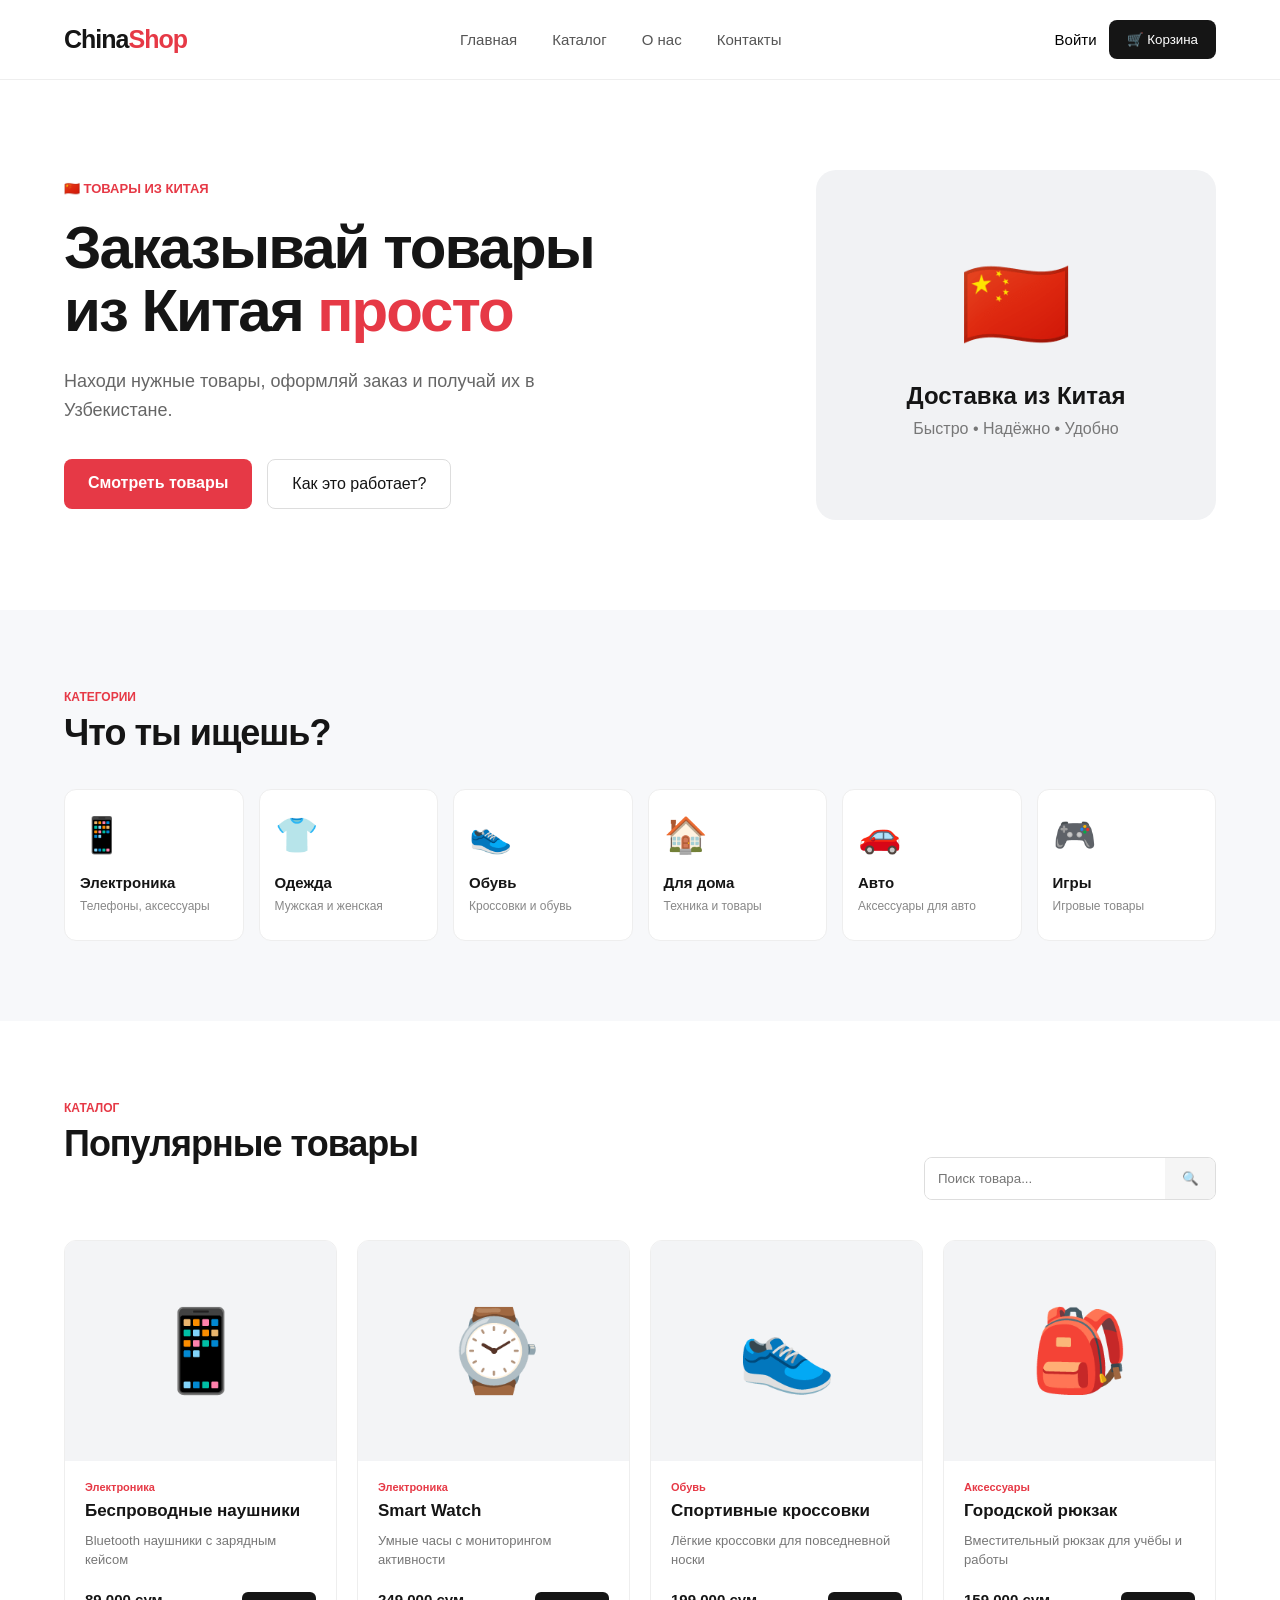
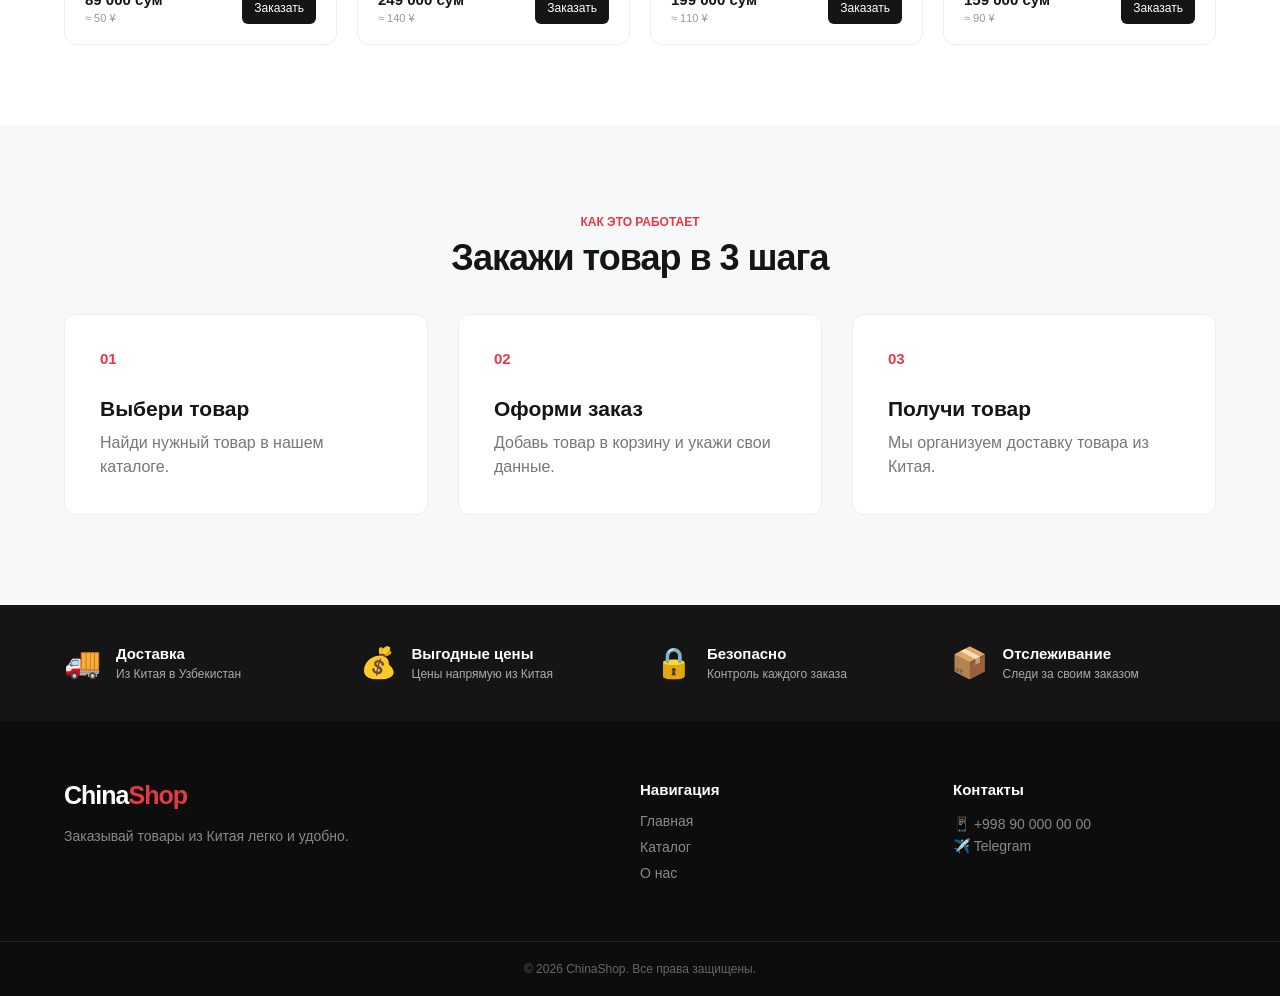
==== index.html @ d6ef497b "Set index page" ====
<!DOCTYPE html>
<html lang="ru">
<head>
    <meta charset="UTF-8">
    <meta name="viewport" content="width=device-width, initial-scale=1.0">

    <title>ChinaShop — Товары из Китая</title>

    <link rel="stylesheet" href="chinashop.css">
</head>

<body>

    <!-- HEADER -->
    <header class="header">

        <div class="container header-content">

            <a href="#" class="logo">
                China<span>Shop</span>
            </a>

            <nav class="nav">
                <a href="#">Главная</a>
                <a href="#catalog">Каталог</a>
                <a href="#about">О нас</a>
                <a href="#contacts">Контакты</a>
            </nav>

            <div class="header-buttons">
                <button class="login-btn">Войти</button>
                <button class="cart-btn">
                    🛒 Корзина
                </button>
            </div>

        </div>

    </header>


    <!-- HERO -->
    <main>

        <section class="hero">

            <div class="container hero-content">

                <div class="hero-text">

                    <p class="hero-label">
                        🇨🇳 ТОВАРЫ ИЗ КИТАЯ
                    </p>

                    <h1>
                        Заказывай товары<br>
                        из Китая <span>просто</span>
                    </h1>

                    <p class="hero-description">
                        Находи нужные товары, оформляй заказ
                        и получай их в Узбекистане.
                    </p>

                    <div class="hero-buttons">

                        <a href="#catalog" class="primary-btn">
                            Смотреть товары
                        </a>

                        <a href="#about" class="secondary-btn">
                            Как это работает?
                        </a>

                    </div>

                </div>

                <div class="hero-image">

                    <div class="china-card">

                        <div class="china-icon">
                            🇨🇳
                        </div>

                        <h3>
                            Доставка из Китая
                        </h3>

                        <p>
                            Быстро • Надёжно • Удобно
                        </p>

                    </div>

                </div>

            </div>

        </section>


        <!-- CATEGORIES -->
        <section class="categories">

            <div class="container">

                <div class="section-title">

                    <p>КАТЕГОРИИ</p>

                    <h2>
                        Что ты ищешь?
                    </h2>

                </div>

                <div class="category-list">

                    <a href="#" class="category">
                        <div class="category-icon">📱</div>
                        <h3>Электроника</h3>
                        <p>Телефоны, аксессуары</p>
                    </a>

                    <a href="#" class="category">
                        <div class="category-icon">👕</div>
                        <h3>Одежда</h3>
                        <p>Мужская и женская</p>
                    </a>

                    <a href="#" class="category">
                        <div class="category-icon">👟</div>
                        <h3>Обувь</h3>
                        <p>Кроссовки и обувь</p>
                    </a>

                    <a href="#" class="category">
                        <div class="category-icon">🏠</div>
                        <h3>Для дома</h3>
                        <p>Техника и товары</p>
                    </a>

                    <a href="#" class="category">
                        <div class="category-icon">🚗</div>
                        <h3>Авто</h3>
                        <p>Аксессуары для авто</p>
                    </a>

                    <a href="#" class="category">
                        <div class="category-icon">🎮</div>
                        <h3>Игры</h3>
                        <p>Игровые товары</p>
                    </a>

                </div>

            </div>

        </section>


        <!-- CATALOG -->
        <section class="catalog" id="catalog">

            <div class="container">

                <div class="catalog-top">

                    <div class="section-title">

                        <p>КАТАЛОГ</p>

                        <h2>
                            Популярные товары
                        </h2>

                    </div>

                    <div class="search-box">

                        <input
                            type="text"
                            placeholder="Поиск товара..."
                        >

                        <button>
                            🔍
                        </button>

                    </div>

                </div>


                <div class="products">

                    <!-- PRODUCT 1 -->
                    <article class="product-card">

                        <div class="product-image">
                            📱
                        </div>

                        <div class="product-info">

                            <p class="product-category">
                                Электроника
                            </p>

                            <h3>
                                Беспроводные наушники
                            </h3>

                            <p class="product-description">
                                Bluetooth наушники с зарядным кейсом
                            </p>

                            <div class="product-bottom">

                                <div>
                                    <span class="price">
                                        89 000 сум
                                    </span>

                                    <span class="china-price">
                                        ≈ 50 ¥
                                    </span>
                                </div>

                                <button class="order-btn">
                                    Заказать
                                </button>

                            </div>

                        </div>

                    </article>


                    <!-- PRODUCT 2 -->
                    <article class="product-card">

                        <div class="product-image">
                            ⌚
                        </div>

                        <div class="product-info">

                            <p class="product-category">
                                Электроника
                            </p>

                            <h3>
                                Smart Watch
                            </h3>

                            <p class="product-description">
                                Умные часы с мониторингом активности
                            </p>

                            <div class="product-bottom">

                                <div>
                                    <span class="price">
                                        249 000 сум
                                    </span>

                                    <span class="china-price">
                                        ≈ 140 ¥
                                    </span>
                                </div>

                                <button class="order-btn">
                                    Заказать
                                </button>

                            </div>

                        </div>

                    </article>


                    <!-- PRODUCT 3 -->
                    <article class="product-card">

                        <div class="product-image">
                            👟
                        </div>

                        <div class="product-info">

                            <p class="product-category">
                                Обувь
                            </p>

                            <h3>
                                Спортивные кроссовки
                            </h3>

                            <p class="product-description">
                                Лёгкие кроссовки для повседневной носки
                            </p>

                            <div class="product-bottom">

                                <div>
                                    <span class="price">
                                        199 000 сум
                                    </span>

                                    <span class="china-price">
                                        ≈ 110 ¥
                                    </span>
                                </div>

                                <button class="order-btn">
                                    Заказать
                                </button>

                            </div>

                        </div>

                    </article>


                    <!-- PRODUCT 4 -->
                    <article class="product-card">

                        <div class="product-image">
                            🎒
                        </div>

                        <div class="product-info">

                            <p class="product-category">
                                Аксессуары
                            </p>

                            <h3>
                                Городской рюкзак
                            </h3>

                            <p class="product-description">
                                Вместительный рюкзак для учёбы и работы
                            </p>

                            <div class="product-bottom">

                                <div>
                                    <span class="price">
                                        159 000 сум
                                    </span>

                                    <span class="china-price">
                                        ≈ 90 ¥
                                    </span>
                                </div>

                                <button class="order-btn">
                                    Заказать
                                </button>

                            </div>

                        </div>

                    </article>

                </div>

            </div>

        </section>


        <!-- HOW IT WORKS -->
        <section class="how-it-works" id="about">

            <div class="container">

                <div class="section-title center">

                    <p>КАК ЭТО РАБОТАЕТ</p>

                    <h2>
                        Закажи товар в 3 шага
                    </h2>

                </div>


                <div class="steps">

                    <div class="step">

                        <div class="step-number">
                            01
                        </div>

                        <h3>
                            Выбери товар
                        </h3>

                        <p>
                            Найди нужный товар в нашем каталоге.
                        </p>

                    </div>


                    <div class="step">

                        <div class="step-number">
                            02
                        </div>

                        <h3>
                            Оформи заказ
                        </h3>

                        <p>
                            Добавь товар в корзину и укажи свои данные.
                        </p>

                    </div>


                    <div class="step">

                        <div class="step-number">
                            03
                        </div>

                        <h3>
                            Получи товар
                        </h3>

                        <p>
                            Мы организуем доставку товара из Китая.
                        </p>

                    </div>

                </div>

            </div>

        </section>


        <!-- ADVANTAGES -->
        <section class="advantages">

            <div class="container">

                <div class="advantage-list">

                    <div class="advantage">
                        <span>🚚</span>
                        <div>
                            <h3>Доставка</h3>
                            <p>Из Китая в Узбекистан</p>
                        </div>
                    </div>

                    <div class="advantage">
                        <span>💰</span>
                        <div>
                            <h3>Выгодные цены</h3>
                            <p>Цены напрямую из Китая</p>
                        </div>
                    </div>

                    <div class="advantage">
                        <span>🔒</span>
                        <div>
                            <h3>Безопасно</h3>
                            <p>Контроль каждого заказа</p>
                        </div>
                    </div>

                    <div class="advantage">
                        <span>📦</span>
                        <div>
                            <h3>Отслеживание</h3>
                            <p>Следи за своим заказом</p>
                        </div>
                    </div>

                </div>

            </div>

        </section>

    </main>


    <!-- FOOTER -->
    <footer class="footer" id="contacts">

        <div class="container footer-content">

            <div>

                <a href="#" class="logo">
                    China<span>Shop</span>
                </a>

                <p>
                    Заказывай товары из Китая
                    легко и удобно.
                </p>

            </div>

            <div>

                <h3>Навигация</h3>

                <a href="#">Главная</a>
                <a href="#catalog">Каталог</a>
                <a href="#about">О нас</a>

            </div>

            <div>

                <h3>Контакты</h3>

                <p>📱 +998 90 000 00 00</p>
                <p>✈️ Telegram</p>

            </div>

        </div>

        <div class="copyright">
            © 2026 ChinaShop. Все права защищены.
        </div>

    </footer>

</body>
</html>
---- chinashop.css ----
* {
    margin: 0;
    padding: 0;
    box-sizing: border-box;
}

html {
    scroll-behavior: smooth;
}

body {
    font-family: Arial, sans-serif;
    background: #f7f8fa;
    color: #151515;
}

a {
    text-decoration: none;
    color: inherit;
}

button {
    font-family: inherit;
    cursor: pointer;
}

.container {
    width: 90%;
    max-width: 1200px;
    margin: 0 auto;
}


/* ================= HEADER ================= */

.header {
    height: 80px;
    background: white;
    border-bottom: 1px solid #eeeeee;
}

.header-content {
    height: 100%;
    display: flex;
    align-items: center;
    justify-content: space-between;
}

.logo {
    font-size: 25px;
    font-weight: 800;
    letter-spacing: -1px;
}

.logo span {
    color: #e63946;
}

.nav {
    display: flex;
    gap: 35px;
}

.nav a {
    font-size: 15px;
    color: #555;
    transition: 0.2s;
}

.nav a:hover {
    color: #e63946;
}

.header-buttons {
    display: flex;
    align-items: center;
    gap: 12px;
}

.login-btn {
    background: none;
    border: none;
    font-size: 15px;
}

.cart-btn {
    background: #151515;
    color: white;
    border: none;
    padding: 12px 18px;
    border-radius: 8px;
}


/* ================= HERO ================= */

.hero {
    background: white;
    padding: 90px 0;
}

.hero-content {
    display: flex;
    align-items: center;
    justify-content: space-between;
    gap: 50px;
}

.hero-text {
    max-width: 650px;
}

.hero-label {
    color: #e63946;
    font-size: 13px;
    font-weight: 700;
    margin-bottom: 20px;
}

.hero h1 {
    font-size: 60px;
    line-height: 1.05;
    letter-spacing: -2px;
    margin-bottom: 25px;
}

.hero h1 span {
    color: #e63946;
}

.hero-description {
    color: #666;
    font-size: 18px;
    line-height: 1.6;
    max-width: 520px;
}

.hero-buttons {
    display: flex;
    gap: 15px;
    margin-top: 35px;
}

.primary-btn {
    background: #e63946;
    color: white;
    padding: 15px 24px;
    border-radius: 8px;
    font-weight: 600;
}

.secondary-btn {
    border: 1px solid #ddd;
    padding: 15px 24px;
    border-radius: 8px;
    background: white;
}

.hero-image {
    width: 400px;
}

.china-card {
    height: 350px;
    border-radius: 20px;
    background: #f1f2f4;
    display: flex;
    flex-direction: column;
    align-items: center;
    justify-content: center;
    text-align: center;
}

.china-icon {
    font-size: 90px;
    margin-bottom: 25px;
}

.china-card h3 {
    font-size: 24px;
    margin-bottom: 10px;
}

.china-card p {
    color: #777;
}


/* ================= SECTION TITLE ================= */

.section-title {
    margin-bottom: 35px;
}

.section-title p {
    color: #e63946;
    font-size: 12px;
    font-weight: 700;
    margin-bottom: 8px;
}

.section-title h2 {
    font-size: 36px;
    letter-spacing: -1px;
}

.center {
    text-align: center;
}


/* ================= CATEGORIES ================= */

.categories {
    padding: 80px 0;
}

.category-list {
    display: grid;
    grid-template-columns: repeat(6, 1fr);
    gap: 15px;
}

.category {
    background: white;
    padding: 25px 15px;
    border-radius: 12px;
    border: 1px solid #eee;
    transition: 0.25s;
}

.category:hover {
    transform: translateY(-5px);
    border-color: #e63946;
}

.category-icon {
    font-size: 35px;
    margin-bottom: 18px;
}

.category h3 {
    font-size: 15px;
    margin-bottom: 7px;
}

.category p {
    color: #888;
    font-size: 12px;
    line-height: 1.4;
}


/* ================= CATALOG ================= */

.catalog {
    background: white;
    padding: 80px 0;
}

.catalog-top {
    display: flex;
    justify-content: space-between;
    align-items: flex-end;
    margin-bottom: 40px;
}

.search-box {
    display: flex;
    border: 1px solid #ddd;
    border-radius: 8px;
    overflow: hidden;
}

.search-box input {
    width: 240px;
    padding: 13px;
    border: none;
    outline: none;
}

.search-box button {
    width: 50px;
    border: none;
    background: #f5f5f5;
}

.products {
    display: grid;
    grid-template-columns: repeat(4, 1fr);
    gap: 20px;
}

.product-card {
    border: 1px solid #eee;
    border-radius: 12px;
    overflow: hidden;
    background: white;
    transition: 0.25s;
}

.product-card:hover {
    transform: translateY(-5px);
    box-shadow: 0 10px 30px rgba(0,0,0,0.08);
}

.product-image {
    height: 220px;
    background: #f3f4f6;
    display: flex;
    align-items: center;
    justify-content: center;
    font-size: 80px;
}

.product-info {
    padding: 20px;
}

.product-category {
    color: #e63946;
    font-size: 11px;
    font-weight: 700;
    margin-bottom: 8px;
}

.product-info h3 {
    font-size: 17px;
    margin-bottom: 10px;
}

.product-description {
    color: #777;
    font-size: 13px;
    line-height: 1.5;
    min-height: 40px;
}

.product-bottom {
    display: flex;
    align-items: flex-end;
    justify-content: space-between;
    gap: 10px;
    margin-top: 20px;
}

.price {
    display: block;
    font-weight: 700;
    font-size: 15px;
}

.china-price {
    display: block;
    color: #999;
    font-size: 11px;
    margin-top: 4px;
}

.order-btn {
    border: none;
    background: #151515;
    color: white;
    padding: 9px 12px;
    border-radius: 6px;
    font-size: 12px;
}


/* ================= HOW IT WORKS ================= */

.how-it-works {
    padding: 90px 0;
}

.steps {
    display: grid;
    grid-template-columns: repeat(3, 1fr);
    gap: 30px;
}

.step {
    background: white;
    padding: 35px;
    border-radius: 12px;
    border: 1px solid #eee;
}

.step-number {
    color: #e63946;
    font-size: 15px;
    font-weight: 700;
    margin-bottom: 30px;
}

.step h3 {
    font-size: 21px;
    margin-bottom: 10px;
}

.step p {
    color: #777;
    line-height: 1.5;
}


/* ================= ADVANTAGES ================= */

.advantages {
    background: #151515;
    color: white;
    padding: 40px 0;
}

.advantage-list {
    display: grid;
    grid-template-columns: repeat(4, 1fr);
    gap: 30px;
}

.advantage {
    display: flex;
    align-items: center;
    gap: 15px;
}

.advantage > span {
    font-size: 30px;
}

.advantage h3 {
    font-size: 15px;
    margin-bottom: 5px;
}

.advantage p {
    color: #aaa;
    font-size: 12px;
}


/* ================= FOOTER ================= */

.footer {
    background: #0d0d0d;
    color: white;
    padding-top: 60px;
}

.footer-content {
    display: grid;
    grid-template-columns: 2fr 1fr 1fr;
    gap: 50px;
    padding-bottom: 50px;
}

.footer .logo {
    display: inline-block;
    margin-bottom: 15px;
}

.footer-content p {
    color: #888;
    font-size: 14px;
    line-height: 1.6;
}

.footer h3 {
    font-size: 15px;
    margin-bottom: 15px;
}

.footer-content a:not(.logo) {
    display: block;
    color: #888;
    font-size: 14px;
    margin-bottom: 10px;
}

.copyright {
    border-top: 1px solid #222;
    text-align: center;
    color: #666;
    padding: 20px;
    font-size: 12px;
}


/* ================= MOBILE ================= */

@media (max-width: 900px) {

    .nav {
        display: none;
    }

    .hero-content {
        flex-direction: column;
        align-items: flex-start;
    }

    .hero h1 {
        font-size: 45px;
    }

    .hero-image {
        width: 100%;
    }

    .category-list {
        grid-template-columns: repeat(3, 1fr);
    }

    .products {
        grid-template-columns: repeat(2, 1fr);
    }

    .advantage-list {
        grid-template-columns: repeat(2, 1fr);
    }
}


@media (max-width: 600px) {

    .header {
        height: 70px;
    }

    .login-btn {
        display: none;
    }

    .hero {
        padding: 60px 0;
    }

    .hero h1 {
        font-size: 38px;
    }

    .hero-buttons {
        flex-direction: column;
    }

    .hero-buttons a {
        text-align: center;
    }

    .category-list {
        grid-template-columns: repeat(2, 1fr);
    }

    .catalog-top {
        flex-direction: column;
        align-items: flex-start;
        gap: 20px;
    }

    .search-box {
        width: 100%;
    }

    .search-box input {
        width: 100%;
    }

    .products {
        grid-template-columns: 1fr;
    }

    .steps {
        grid-template-columns: 1fr;
    }

    .advantage-list {
        grid-template-columns: 1fr;
    }

    .footer-content {
        grid-template-columns: 1fr;
    }
}
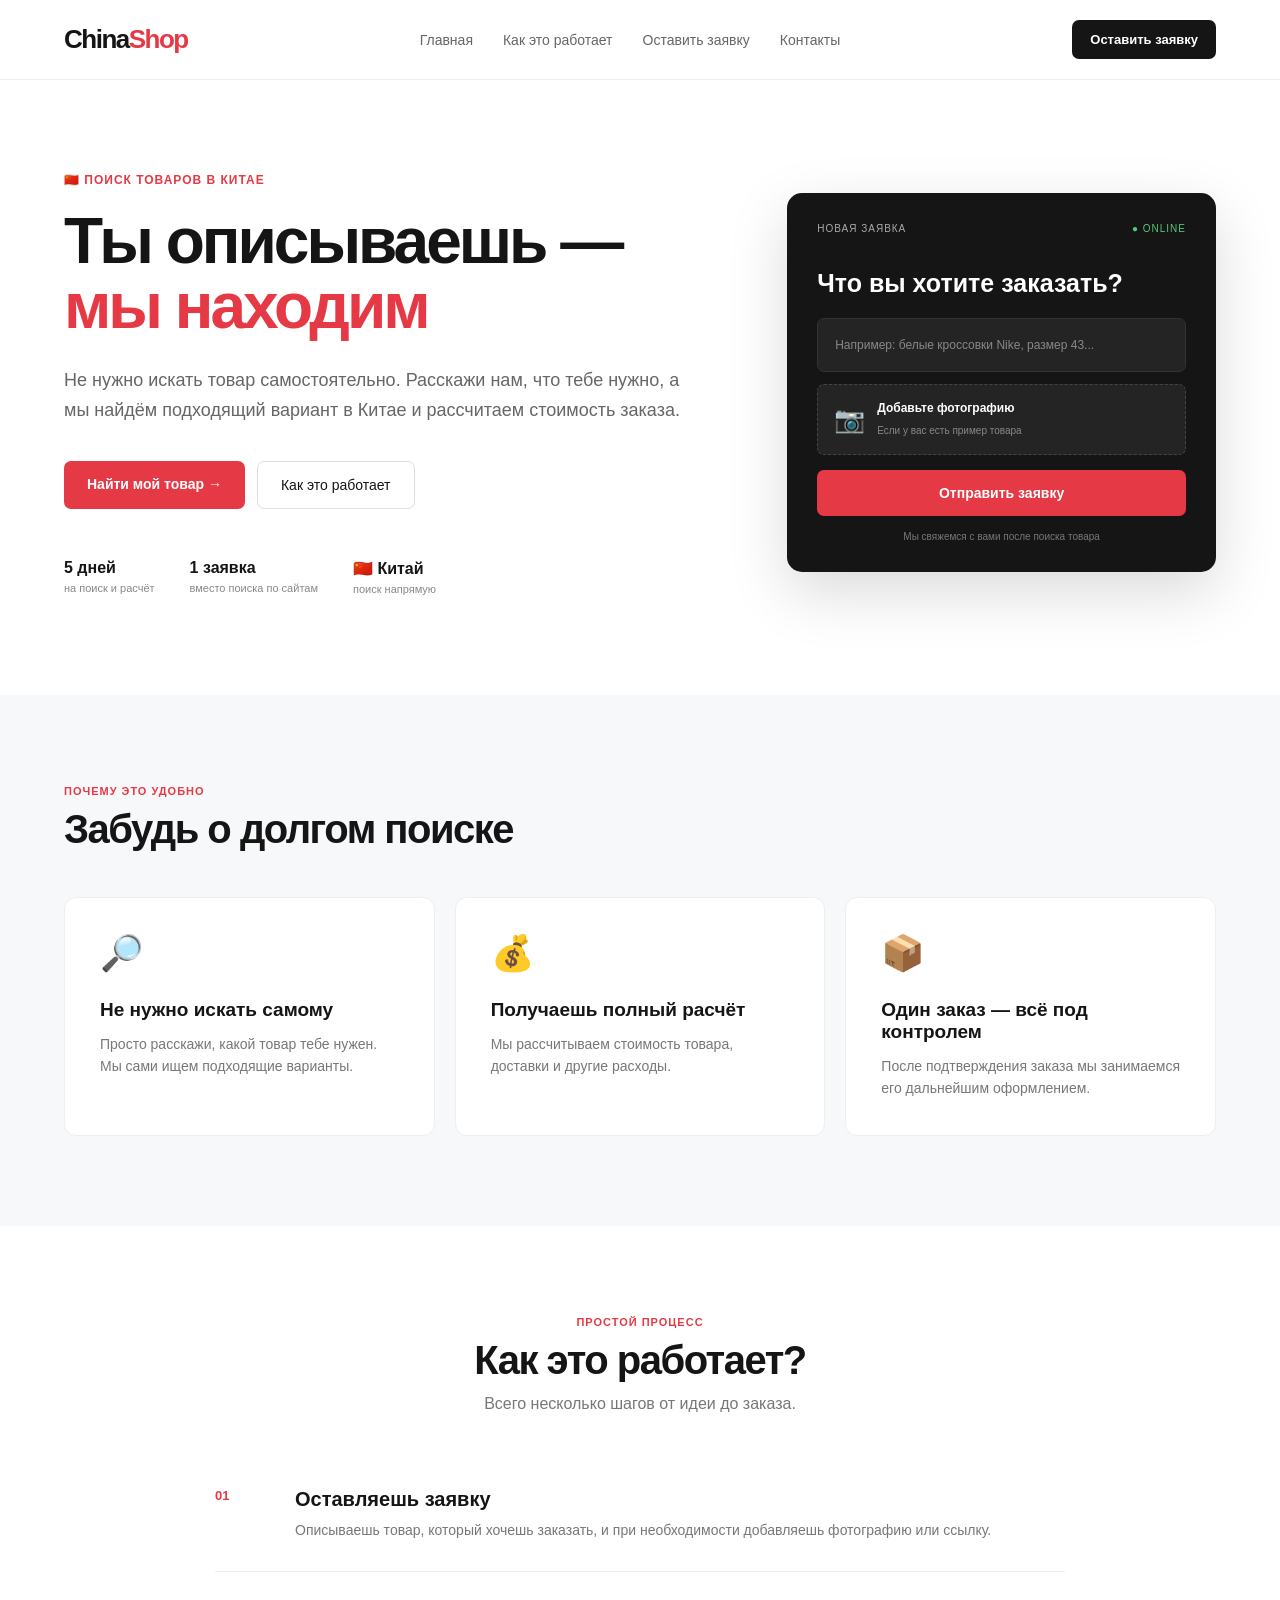
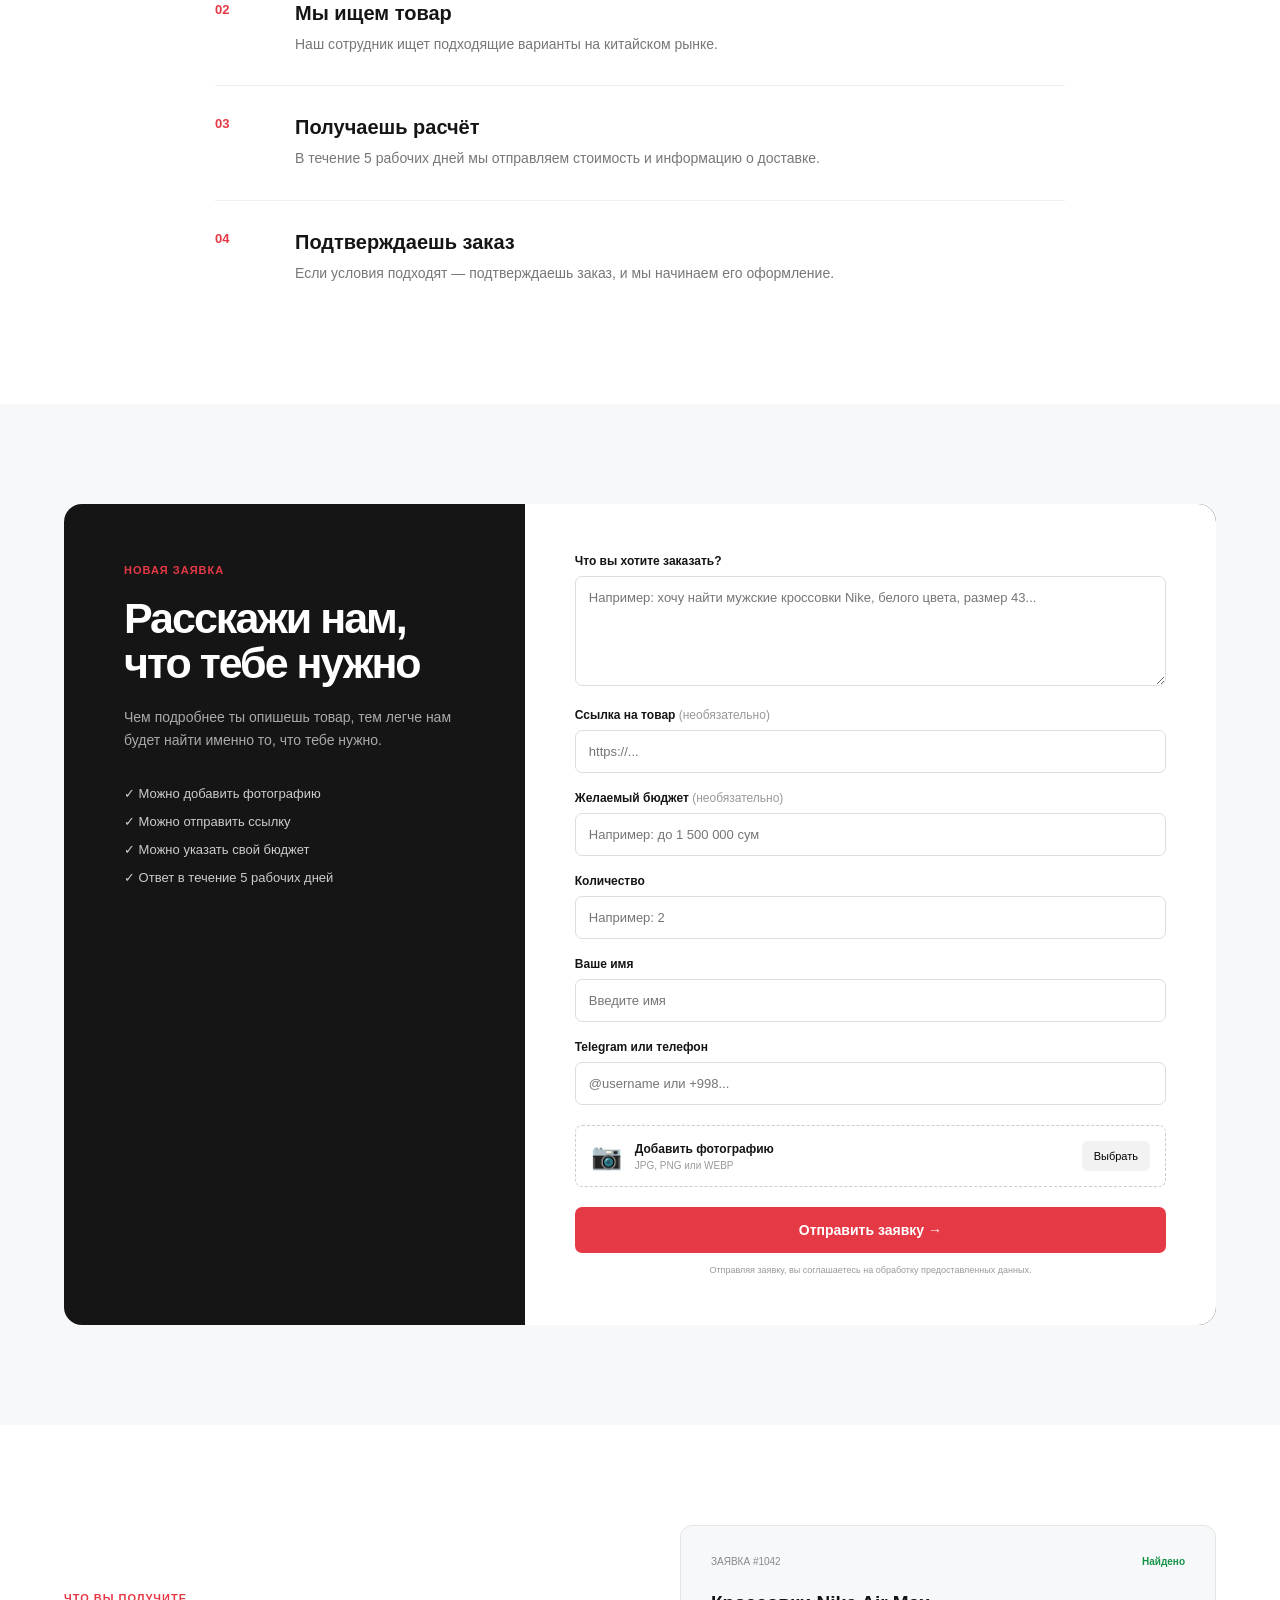
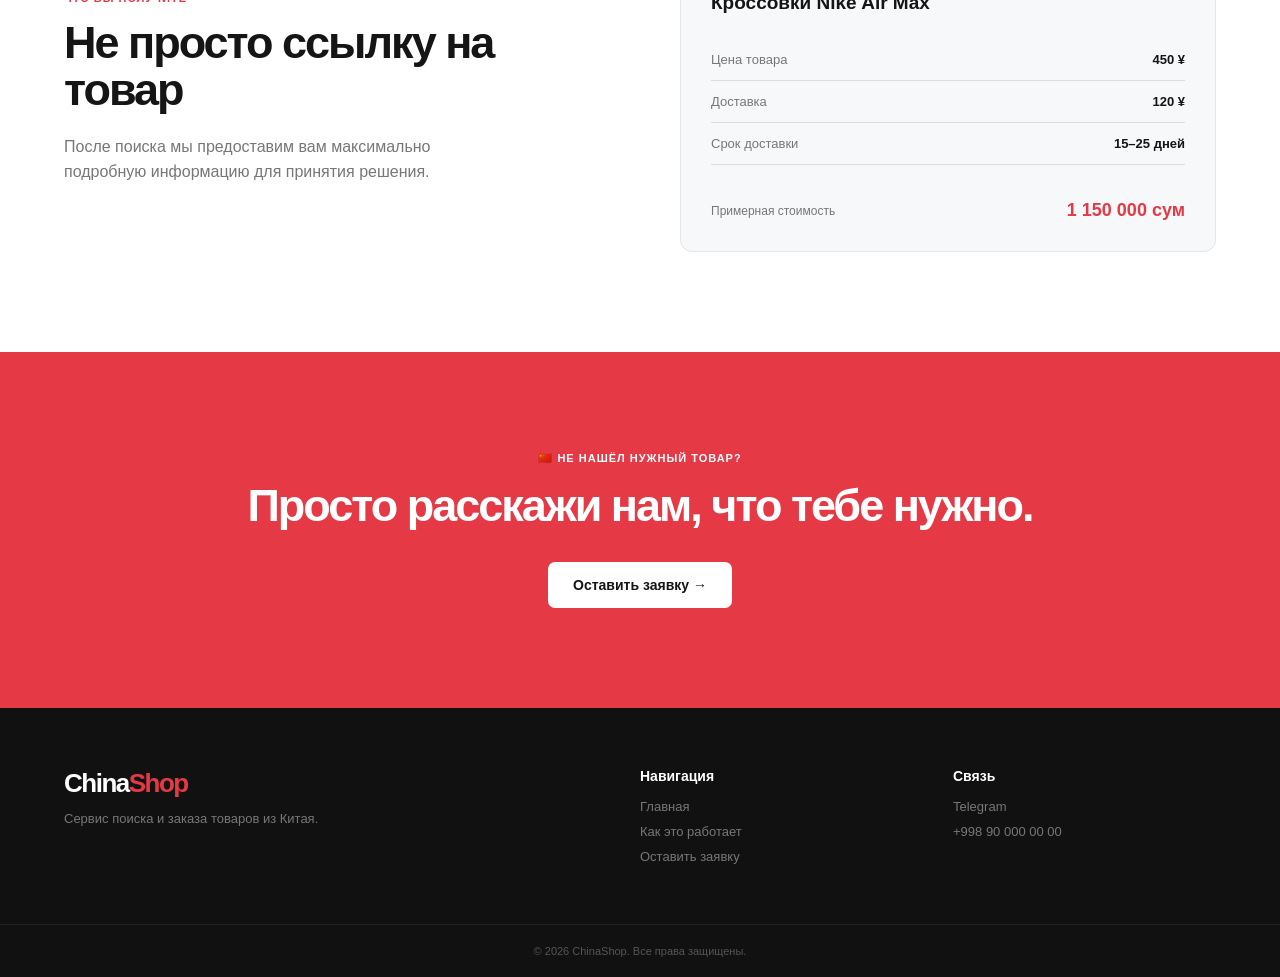
==== commit b835f92b: "change name" ====
--- a/index.html
+++ b/index.html
@@ -1,17 +1,19 @@
 <!DOCTYPE html>
 <html lang="ru">
+
 <head>
     <meta charset="UTF-8">
     <meta name="viewport" content="width=device-width, initial-scale=1.0">
 
-    <title>ChinaShop — Товары из Китая</title>
-
-    <link rel="stylesheet" href="chinashop.css">
+    <title>ChinaShop — Найдём товар в Китае</title>
+
+    <link rel="stylesheet" href="chinashop2.css">
 </head>
 
 <body>
 
     <!-- HEADER -->
+
     <header class="header">
 
         <div class="container header-content">
@@ -22,17 +24,14 @@
 
             <nav class="nav">
                 <a href="#">Главная</a>
-                <a href="#catalog">Каталог</a>
-                <a href="#about">О нас</a>
+                <a href="#how">Как это работает</a>
+                <a href="#request">Оставить заявку</a>
                 <a href="#contacts">Контакты</a>
             </nav>
 
-            <div class="header-buttons">
-                <button class="login-btn">Войти</button>
-                <button class="cart-btn">
-                    🛒 Корзина
-                </button>
-            </div>
+            <a href="#request" class="header-button">
+                Оставить заявку
+            </a>
 
         </div>
 
@@ -40,6 +39,7 @@
 
 
     <!-- HERO -->
+
     <main>
 
         <section class="hero">
@@ -48,52 +48,172 @@
 
                 <div class="hero-text">
 
-                    <p class="hero-label">
-                        🇨🇳 ТОВАРЫ ИЗ КИТАЯ
+                    <div class="hero-label">
+                        🇨🇳 ПОИСК ТОВАРОВ В КИТАЕ
+                    </div>
+
+                    <h1>
+                        Ты описываешь —
+                        <span>мы находим</span>
+                    </h1>
+
+                    <p class="hero-description">
+                        Не нужно искать товар самостоятельно.
+                        Расскажи нам, что тебе нужно, а мы найдём
+                        подходящий вариант в Китае и рассчитаем
+                        стоимость заказа.
                     </p>
 
-                    <h1>
-                        Заказывай товары<br>
-                        из Китая <span>просто</span>
-                    </h1>
-
-                    <p class="hero-description">
-                        Находи нужные товары, оформляй заказ
-                        и получай их в Узбекистане.
+                    <div class="hero-buttons">
+
+                        <a href="#request" class="primary-button">
+                            Найти мой товар →
+                        </a>
+
+                        <a href="#how" class="secondary-button">
+                            Как это работает
+                        </a>
+
+                    </div>
+
+                    <div class="hero-info">
+
+                        <div>
+                            <strong>5 дней</strong>
+                            <span>на поиск и расчёт</span>
+                        </div>
+
+                        <div>
+                            <strong>1 заявка</strong>
+                            <span>вместо поиска по сайтам</span>
+                        </div>
+
+                        <div>
+                            <strong>🇨🇳 Китай</strong>
+                            <span>поиск напрямую</span>
+                        </div>
+
+                    </div>
+
+                </div>
+
+
+                <div class="hero-card">
+
+                    <div class="hero-card-top">
+
+                        <span>НОВАЯ ЗАЯВКА</span>
+
+                        <span class="online">
+                            ● ONLINE
+                        </span>
+
+                    </div>
+
+                    <h3>
+                        Что вы хотите заказать?
+                    </h3>
+
+                    <div class="fake-input">
+                        Например: белые кроссовки Nike, размер 43...
+                    </div>
+
+                    <div class="fake-upload">
+                        <span>📷</span>
+
+                        <div>
+                            <strong>Добавьте фотографию</strong>
+                            <small>Если у вас есть пример товара</small>
+                        </div>
+                    </div>
+
+                    <button class="fake-button">
+                        Отправить заявку
+                    </button>
+
+                    <p class="card-note">
+                        Мы свяжемся с вами после поиска товара
                     </p>
 
-                    <div class="hero-buttons">
-
-                        <a href="#catalog" class="primary-btn">
-                            Смотреть товары
-                        </a>
-
-                        <a href="#about" class="secondary-btn">
-                            Как это работает?
-                        </a>
-
-                    </div>
-
-                </div>
-
-                <div class="hero-image">
-
-                    <div class="china-card">
-
-                        <div class="china-icon">
-                            🇨🇳
+                </div>
+
+            </div>
+
+        </section>
+
+
+        <!-- WHY US -->
+
+        <section class="why">
+
+            <div class="container">
+
+                <div class="section-heading">
+
+                    <p>ПОЧЕМУ ЭТО УДОБНО</p>
+
+                    <h2>
+                        Забудь о долгом поиске
+                    </h2>
+
+                </div>
+
+
+                <div class="why-grid">
+
+                    <div class="why-card">
+
+                        <div class="why-icon">
+                            🔎
                         </div>
 
                         <h3>
-                            Доставка из Китая
+                            Не нужно искать самому
                         </h3>
 
                         <p>
-                            Быстро • Надёжно • Удобно
+                            Просто расскажи, какой товар тебе нужен.
+                            Мы сами ищем подходящие варианты.
                         </p>
 
                     </div>
 
+
+                    <div class="why-card">
+
+                        <div class="why-icon">
+                            💰
+                        </div>
+
+                        <h3>
+                            Получаешь полный расчёт
+                        </h3>
+
+                        <p>
+                            Мы рассчитываем стоимость товара,
+                            доставки и другие расходы.
+                        </p>
+
+                    </div>
+
+
+                    <div class="why-card">
+
+                        <div class="why-icon">
+                            📦
+                        </div>
+
+                        <h3>
+                            Один заказ — всё под контролем
+                        </h3>
+
+                        <p>
+                            После подтверждения заказа
+                            мы занимаемся его дальнейшим оформлением.
+                        </p>
+
+                    </div>
+
                 </div>
 
             </div>
@@ -101,58 +221,117 @@
         </section>
 
 
-        <!-- CATEGORIES -->
-        <section class="categories">
+        <!-- HOW IT WORKS -->
+
+        <section class="how" id="how">
 
             <div class="container">
 
-                <div class="section-title">
-
-                    <p>КАТЕГОРИИ</p>
+                <div class="section-heading center">
+
+                    <p>ПРОСТОЙ ПРОЦЕСС</p>
 
                     <h2>
-                        Что ты ищешь?
+                        Как это работает?
                     </h2>
 
-                </div>
-
-                <div class="category-list">
-
-                    <a href="#" class="category">
-                        <div class="category-icon">📱</div>
-                        <h3>Электроника</h3>
-                        <p>Телефоны, аксессуары</p>
-                    </a>
-
-                    <a href="#" class="category">
-                        <div class="category-icon">👕</div>
-                        <h3>Одежда</h3>
-                        <p>Мужская и женская</p>
-                    </a>
-
-                    <a href="#" class="category">
-                        <div class="category-icon">👟</div>
-                        <h3>Обувь</h3>
-                        <p>Кроссовки и обувь</p>
-                    </a>
-
-                    <a href="#" class="category">
-                        <div class="category-icon">🏠</div>
-                        <h3>Для дома</h3>
-                        <p>Техника и товары</p>
-                    </a>
-
-                    <a href="#" class="category">
-                        <div class="category-icon">🚗</div>
-                        <h3>Авто</h3>
-                        <p>Аксессуары для авто</p>
-                    </a>
-
-                    <a href="#" class="category">
-                        <div class="category-icon">🎮</div>
-                        <h3>Игры</h3>
-                        <p>Игровые товары</p>
-                    </a>
+                    <span>
+                        Всего несколько шагов от идеи до заказа.
+                    </span>
+
+                </div>
+
+
+                <div class="steps">
+
+                    <div class="step">
+
+                        <div class="step-number">
+                            01
+                        </div>
+
+                        <div class="step-content">
+
+                            <h3>
+                                Оставляешь заявку
+                            </h3>
+
+                            <p>
+                                Описываешь товар, который хочешь
+                                заказать, и при необходимости
+                                добавляешь фотографию или ссылку.
+                            </p>
+
+                        </div>
+
+                    </div>
+
+
+                    <div class="step">
+
+                        <div class="step-number">
+                            02
+                        </div>
+
+                        <div class="step-content">
+
+                            <h3>
+                                Мы ищем товар
+                            </h3>
+
+                            <p>
+                                Наш сотрудник ищет подходящие
+                                варианты на китайском рынке.
+                            </p>
+
+                        </div>
+
+                    </div>
+
+
+                    <div class="step">
+
+                        <div class="step-number">
+                            03
+                        </div>
+
+                        <div class="step-content">
+
+                            <h3>
+                                Получаешь расчёт
+                            </h3>
+
+                            <p>
+                                В течение 5 рабочих дней мы
+                                отправляем стоимость и информацию
+                                о доставке.
+                            </p>
+
+                        </div>
+
+                    </div>
+
+
+                    <div class="step">
+
+                        <div class="step-number">
+                            04
+                        </div>
+
+                        <div class="step-content">
+
+                            <h3>
+                                Подтверждаешь заказ
+                            </h3>
+
+                            <p>
+                                Если условия подходят — подтверждаешь
+                                заказ, и мы начинаем его оформление.
+                            </p>
+
+                        </div>
+
+                    </div>
 
                 </div>
 
@@ -161,215 +340,156 @@
         </section>
 
 
-        <!-- CATALOG -->
-        <section class="catalog" id="catalog">
+        <!-- REQUEST -->
+
+        <section class="request-section" id="request">
 
             <div class="container">
 
-                <div class="catalog-top">
-
-                    <div class="section-title">
-
-                        <p>КАТАЛОГ</p>
+                <div class="request-box">
+
+                    <div class="request-text">
+
+                        <div class="request-label">
+                            НОВАЯ ЗАЯВКА
+                        </div>
 
                         <h2>
-                            Популярные товары
+                            Расскажи нам,
+                            что тебе нужно
                         </h2>
 
-                    </div>
-
-                    <div class="search-box">
+                        <p>
+                            Чем подробнее ты опишешь товар,
+                            тем легче нам будет найти именно
+                            то, что тебе нужно.
+                        </p>
+
+                        <div class="request-tips">
+
+                            <div>
+                                ✓ Можно добавить фотографию
+                            </div>
+
+                            <div>
+                                ✓ Можно отправить ссылку
+                            </div>
+
+                            <div>
+                                ✓ Можно указать свой бюджет
+                            </div>
+
+                            <div>
+                                ✓ Ответ в течение 5 рабочих дней
+                            </div>
+
+                        </div>
+
+                    </div>
+
+
+                    <form class="request-form">
+
+                        <label>
+                            Что вы хотите заказать?
+                        </label>
+
+                        <textarea
+                            placeholder="Например: хочу найти мужские кроссовки Nike, белого цвета, размер 43..."
+                        ></textarea>
+
+
+                        <label>
+                            Ссылка на товар
+                            <span>(необязательно)</span>
+                        </label>
 
                         <input
                             type="text"
-                            placeholder="Поиск товара..."
+                            placeholder="https://..."
                         >
 
-                        <button>
-                            🔍
+
+                        <label>
+                            Желаемый бюджет
+                            <span>(необязательно)</span>
+                        </label>
+
+                        <input
+                            type="text"
+                            placeholder="Например: до 1 500 000 сум"
+                        >
+
+
+                        <label>
+                            Количество
+                        </label>
+
+                        <input
+                            type="number"
+                            placeholder="Например: 2"
+                        >
+
+
+                        <label>
+                            Ваше имя
+                        </label>
+
+                        <input
+                            type="text"
+                            placeholder="Введите имя"
+                        >
+
+
+                        <label>
+                            Telegram или телефон
+                        </label>
+
+                        <input
+                            type="text"
+                            placeholder="@username или +998..."
+                        >
+
+
+                        <div class="upload-box">
+
+                            <div class="upload-icon">
+                                📷
+                            </div>
+
+                            <div>
+
+                                <strong>
+                                    Добавить фотографию
+                                </strong>
+
+                                <p>
+                                    JPG, PNG или WEBP
+                                </p>
+
+                            </div>
+
+                            <button type="button">
+                                Выбрать
+                            </button>
+
+                        </div>
+
+
+                        <button
+                            type="submit"
+                            class="submit-button"
+                        >
+                            Отправить заявку →
                         </button>
 
-                    </div>
-
-                </div>
-
-
-                <div class="products">
-
-                    <!-- PRODUCT 1 -->
-                    <article class="product-card">
-
-                        <div class="product-image">
-                            📱
-                        </div>
-
-                        <div class="product-info">
-
-                            <p class="product-category">
-                                Электроника
-                            </p>
-
-                            <h3>
-                                Беспроводные наушники
-                            </h3>
-
-                            <p class="product-description">
-                                Bluetooth наушники с зарядным кейсом
-                            </p>
-
-                            <div class="product-bottom">
-
-                                <div>
-                                    <span class="price">
-                                        89 000 сум
-                                    </span>
-
-                                    <span class="china-price">
-                                        ≈ 50 ¥
-                                    </span>
-                                </div>
-
-                                <button class="order-btn">
-                                    Заказать
-                                </button>
-
-                            </div>
-
-                        </div>
-
-                    </article>
-
-
-                    <!-- PRODUCT 2 -->
-                    <article class="product-card">
-
-                        <div class="product-image">
-                            ⌚
-                        </div>
-
-                        <div class="product-info">
-
-                            <p class="product-category">
-                                Электроника
-                            </p>
-
-                            <h3>
-                                Smart Watch
-                            </h3>
-
-                            <p class="product-description">
-                                Умные часы с мониторингом активности
-                            </p>
-
-                            <div class="product-bottom">
-
-                                <div>
-                                    <span class="price">
-                                        249 000 сум
-                                    </span>
-
-                                    <span class="china-price">
-                                        ≈ 140 ¥
-                                    </span>
-                                </div>
-
-                                <button class="order-btn">
-                                    Заказать
-                                </button>
-
-                            </div>
-
-                        </div>
-
-                    </article>
-
-
-                    <!-- PRODUCT 3 -->
-                    <article class="product-card">
-
-                        <div class="product-image">
-                            👟
-                        </div>
-
-                        <div class="product-info">
-
-                            <p class="product-category">
-                                Обувь
-                            </p>
-
-                            <h3>
-                                Спортивные кроссовки
-                            </h3>
-
-                            <p class="product-description">
-                                Лёгкие кроссовки для повседневной носки
-                            </p>
-
-                            <div class="product-bottom">
-
-                                <div>
-                                    <span class="price">
-                                        199 000 сум
-                                    </span>
-
-                                    <span class="china-price">
-                                        ≈ 110 ¥
-                                    </span>
-                                </div>
-
-                                <button class="order-btn">
-                                    Заказать
-                                </button>
-
-                            </div>
-
-                        </div>
-
-                    </article>
-
-
-                    <!-- PRODUCT 4 -->
-                    <article class="product-card">
-
-                        <div class="product-image">
-                            🎒
-                        </div>
-
-                        <div class="product-info">
-
-                            <p class="product-category">
-                                Аксессуары
-                            </p>
-
-                            <h3>
-                                Городской рюкзак
-                            </h3>
-
-                            <p class="product-description">
-                                Вместительный рюкзак для учёбы и работы
-                            </p>
-
-                            <div class="product-bottom">
-
-                                <div>
-                                    <span class="price">
-                                        159 000 сум
-                                    </span>
-
-                                    <span class="china-price">
-                                        ≈ 90 ¥
-                                    </span>
-                                </div>
-
-                                <button class="order-btn">
-                                    Заказать
-                                </button>
-
-                            </div>
-
-                        </div>
-
-                    </article>
+
+                        <p class="form-policy">
+                            Отправляя заявку, вы соглашаетесь
+                            на обработку предоставленных данных.
+                        </p>
+
+                    </form>
 
                 </div>
 
@@ -378,73 +498,112 @@
         </section>
 
 
-        <!-- HOW IT WORKS -->
-        <section class="how-it-works" id="about">
+        <!-- EXPECTATION -->
+
+        <section class="expectation">
 
             <div class="container">
 
-                <div class="section-title center">
-
-                    <p>КАК ЭТО РАБОТАЕТ</p>
+                <div class="expectation-content">
+
+                    <div>
+
+                        <p class="expectation-label">
+                            ЧТО ВЫ ПОЛУЧИТЕ
+                        </p>
+
+                        <h2>
+                            Не просто ссылку
+                            на товар
+                        </h2>
+
+                        <p>
+                            После поиска мы предоставим вам
+                            максимально подробную информацию
+                            для принятия решения.
+                        </p>
+
+                    </div>
+
+
+                    <div class="result-card">
+
+                        <div class="result-header">
+
+                            <span>
+                                ЗАЯВКА #1042
+                            </span>
+
+                            <span class="result-status">
+                                Найдено
+                            </span>
+
+                        </div>
+
+                        <h3>
+                            Кроссовки Nike Air Max
+                        </h3>
+
+                        <div class="result-row">
+
+                            <span>Цена товара</span>
+                            <strong>450 ¥</strong>
+
+                        </div>
+
+                        <div class="result-row">
+
+                            <span>Доставка</span>
+                            <strong>120 ¥</strong>
+
+                        </div>
+
+                        <div class="result-row">
+
+                            <span>Срок доставки</span>
+                            <strong>15–25 дней</strong>
+
+                        </div>
+
+                        <div class="result-total">
+
+                            <span>Примерная стоимость</span>
+
+                            <strong>
+                                1 150 000 сум
+                            </strong>
+
+                        </div>
+
+                    </div>
+
+                </div>
+
+            </div>
+
+        </section>
+
+
+        <!-- CTA -->
+
+        <section class="cta">
+
+            <div class="container">
+
+                <div class="cta-content">
+
+                    <p>
+                        🇨🇳 НЕ НАШЁЛ НУЖНЫЙ ТОВАР?
+                    </p>
 
                     <h2>
-                        Закажи товар в 3 шага
+                        Просто расскажи нам,
+                        что тебе нужно.
                     </h2>
 
-                </div>
-
-
-                <div class="steps">
-
-                    <div class="step">
-
-                        <div class="step-number">
-                            01
-                        </div>
-
-                        <h3>
-                            Выбери товар
-                        </h3>
-
-                        <p>
-                            Найди нужный товар в нашем каталоге.
-                        </p>
-
-                    </div>
-
-
-                    <div class="step">
-
-                        <div class="step-number">
-                            02
-                        </div>
-
-                        <h3>
-                            Оформи заказ
-                        </h3>
-
-                        <p>
-                            Добавь товар в корзину и укажи свои данные.
-                        </p>
-
-                    </div>
-
-
-                    <div class="step">
-
-                        <div class="step-number">
-                            03
-                        </div>
-
-                        <h3>
-                            Получи товар
-                        </h3>
-
-                        <p>
-                            Мы организуем доставку товара из Китая.
-                        </p>
-
-                    </div>
+                    <a href="#request">
+                        Оставить заявку →
+                    </a>
 
                 </div>
 
@@ -452,99 +611,78 @@
 
         </section>
 
-
-        <!-- ADVANTAGES -->
-        <section class="advantages">
-
-            <div class="container">
-
-                <div class="advantage-list">
-
-                    <div class="advantage">
-                        <span>🚚</span>
-                        <div>
-                            <h3>Доставка</h3>
-                            <p>Из Китая в Узбекистан</p>
-                        </div>
-                    </div>
-
-                    <div class="advantage">
-                        <span>💰</span>
-                        <div>
-                            <h3>Выгодные цены</h3>
-                            <p>Цены напрямую из Китая</p>
-                        </div>
-                    </div>
-
-                    <div class="advantage">
-                        <span>🔒</span>
-                        <div>
-                            <h3>Безопасно</h3>
-                            <p>Контроль каждого заказа</p>
-                        </div>
-                    </div>
-
-                    <div class="advantage">
-                        <span>📦</span>
-                        <div>
-                            <h3>Отслеживание</h3>
-                            <p>Следи за своим заказом</p>
-                        </div>
-                    </div>
-
-                </div>
-
-            </div>
-
-        </section>
-
     </main>
 
 
     <!-- FOOTER -->
+
     <footer class="footer" id="contacts">
 
         <div class="container footer-content">
 
-            <div>
+            <div class="footer-main">
 
                 <a href="#" class="logo">
                     China<span>Shop</span>
                 </a>
 
                 <p>
-                    Заказывай товары из Китая
-                    легко и удобно.
+                    Сервис поиска и заказа товаров
+                    из Китая.
                 </p>
 
             </div>
 
+
             <div>
 
-                <h3>Навигация</h3>
-
-                <a href="#">Главная</a>
-                <a href="#catalog">Каталог</a>
-                <a href="#about">О нас</a>
-
-            </div>
+                <h3>
+                    Навигация
+                </h3>
+
+                <a href="#">
+                    Главная
+                </a>
+
+                <a href="#how">
+                    Как это работает
+                </a>
+
+                <a href="#request">
+                    Оставить заявку
+                </a>
+
+            </div>
+
 
             <div>
 
-                <h3>Контакты</h3>
-
-                <p>📱 +998 90 000 00 00</p>
-                <p>✈️ Telegram</p>
+                <h3>
+                    Связь
+                </h3>
+
+                <p>
+                    Telegram
+                </p>
+
+                <p>
+                    +998 90 000 00 00
+                </p>
 
             </div>
 
         </div>
 
+
         <div class="copyright">
-            © 2026 ChinaShop. Все права защищены.
+
+            © 2026 ChinaShop.
+            Все права защищены.
+
         </div>
 
     </footer>
 
 </body>
+
 </html>
--- a/chinashop2.css
+++ b/chinashop2.css
@@ -0,0 +1,952 @@
+* {
+    margin: 0;
+    padding: 0;
+    box-sizing: border-box;
+}
+
+html {
+    scroll-behavior: smooth;
+}
+
+body {
+    font-family: Arial, Helvetica, sans-serif;
+    background: #f7f8fa;
+    color: #151515;
+}
+
+a {
+    text-decoration: none;
+    color: inherit;
+}
+
+button,
+input,
+textarea {
+    font-family: inherit;
+}
+
+button {
+    cursor: pointer;
+}
+
+.container {
+    width: 90%;
+    max-width: 1200px;
+    margin: 0 auto;
+}
+
+
+/* ================= HEADER ================= */
+
+.header {
+    height: 80px;
+    background: white;
+    border-bottom: 1px solid #eeeeee;
+    position: sticky;
+    top: 0;
+    z-index: 100;
+}
+
+.header-content {
+    height: 100%;
+    display: flex;
+    align-items: center;
+    justify-content: space-between;
+}
+
+.logo {
+    font-size: 26px;
+    font-weight: 800;
+    letter-spacing: -1.5px;
+}
+
+.logo span {
+    color: #e63946;
+}
+
+.nav {
+    display: flex;
+    gap: 30px;
+}
+
+.nav a {
+    color: #666;
+    font-size: 14px;
+    transition: 0.2s;
+}
+
+.nav a:hover {
+    color: #e63946;
+}
+
+.header-button {
+    background: #151515;
+    color: white;
+    padding: 12px 18px;
+    border-radius: 7px;
+    font-size: 13px;
+    font-weight: 600;
+}
+.header-button {
+    position: relative;
+    display: inline-block;
+
+    background: #151515;
+    color: white;
+
+    padding: 12px 18px;
+    border-radius: 7px;
+
+    font-size: 13px;
+    font-weight: 600;
+
+    overflow: hidden;
+
+    transition:
+        transform 0.3s ease,
+        box-shadow 0.3s ease;
+}
+
+
+/* Светящаяся линия */
+
+.header-button::before {
+    content: "";
+
+    position: absolute;
+
+    top: 0;
+    left: -120%;
+
+    width: 70%;
+    height: 100%;
+
+    background: linear-gradient(
+        90deg,
+        transparent,
+        rgba(255, 255, 255, 0.5),
+        transparent
+    );
+
+    transform: skewX(-20deg);
+
+    transition: left 0.6s ease;
+}
+
+
+/* Текст находится поверх анимации */
+
+.header-button {
+    z-index: 1;
+}
+
+
+/* Наведение */
+
+.header-button:hover {
+    transform: translateY(-3px);
+
+    box-shadow:
+        0 8px 20px rgba(230, 57, 70, 0.25);
+}
+
+
+/* Движение линии */
+
+.header-button:hover::before {
+    left: 140%;
+}
+
+
+/* ================= HERO ================= */
+
+.hero {
+    background: white;
+    padding: 90px 0 100px;
+}
+
+.hero-content {
+    display: grid;
+    grid-template-columns: 1.2fr 0.8fr;
+    align-items: center;
+    gap: 80px;
+}
+
+.hero-label {
+    display: inline-block;
+    color: #e63946;
+    font-size: 12px;
+    font-weight: 800;
+    letter-spacing: 1px;
+    margin-bottom: 22px;
+}
+
+.hero h1 {
+    font-size: 64px;
+    line-height: 1.02;
+    letter-spacing: -3px;
+    max-width: 700px;
+    margin-bottom: 25px;
+}
+
+.hero h1 span {
+    color: #e63946;
+}
+
+.hero-description {
+    max-width: 620px;
+    color: #666;
+    font-size: 18px;
+    line-height: 1.7;
+}
+
+.hero-buttons {
+    display: flex;
+    gap: 12px;
+    margin-top: 35px;
+}
+
+/*.primary-button {
+    background: #e63946;
+    color: white;
+    padding: 15px 23px;
+    border-radius: 7px;
+    font-size: 14px;
+    font-weight: 700;
+}*/
+.primary-button {
+    position: relative;
+    overflow: hidden;
+    background: #e63946;
+    color: white;
+    padding: 15px 23px;
+    border-radius: 7px;
+    font-size: 14px;
+    font-weight: 700;
+}
+.primary-button {
+    position: relative;
+    transition: 0.3s;
+}
+
+.primary-button:hover {
+    padding-left: 35px;
+    padding-right: 35px;
+}
+.primary-button::before {
+    content: "";
+    position: absolute;
+    top: 0;
+    left: -100%;
+    width: 50%;
+    height: 100%;
+    background: rgba(255, 255, 255, 0.25);
+    transform: skewX(-20deg);
+    transition: 0.5s;
+}
+
+.primary-button:hover::before {
+    left: 150%;
+}
+
+.secondary-button {
+    border: 1px solid #ddd;
+    background: white;
+    padding: 15px 23px;
+    border-radius: 7px;
+    font-size: 14px;
+}
+
+.hero-info {
+    display: flex;
+    gap: 35px;
+    margin-top: 50px;
+}
+
+.hero-info div {
+    display: flex;
+    flex-direction: column;
+    gap: 5px;
+}
+
+.hero-info strong {
+    font-size: 16px;
+}
+
+.hero-info span {
+    color: #888;
+    font-size: 11px;
+}
+
+
+/* ================= HERO CARD ================= */
+
+.hero-card {
+    background: #151515;
+    color: white;
+    border-radius: 15px;
+    padding: 30px;
+    box-shadow: 0 20px 60px rgba(0, 0, 0, 0.15);
+}
+
+.hero-card-top {
+    display: flex;
+    justify-content: space-between;
+    font-size: 10px;
+    color: #aaa;
+    margin-bottom: 35px;
+    letter-spacing: 1px;
+}
+
+.online {
+    color: #55c878;
+}
+
+.hero-card h3 {
+    font-size: 25px;
+    margin-bottom: 20px;
+}
+
+.fake-input {
+    background: #242424;
+    border: 1px solid #333;
+    color: #888;
+    padding: 17px;
+    border-radius: 7px;
+    font-size: 12px;
+    line-height: 1.5;
+}
+
+.fake-upload {
+    margin-top: 12px;
+    background: #242424;
+    border: 1px dashed #444;
+    border-radius: 7px;
+    padding: 16px;
+    display: flex;
+    align-items: center;
+    gap: 12px;
+}
+
+.fake-upload span {
+    font-size: 25px;
+}
+
+.fake-upload strong {
+    display: block;
+    font-size: 12px;
+    margin-bottom: 5px;
+}
+
+.fake-upload small {
+    color: #888;
+    font-size: 10px;
+}
+
+.fake-button {
+    position: relative;
+    overflow: hidden;
+    background: #e63946;
+    color: white;
+    padding: 15px 23px;
+    border-radius: 7px;
+    font-size: 14px;
+    font-weight: 700;
+    border: none;
+    margin-top: 15px;
+    width: 100%;
+}
+
+
+.fake-button::before {
+    content: "";
+    position: absolute;
+    top: 0;
+    left: -100%;
+    width: 50%;
+    height: 100%;
+    background: rgba(255, 255, 255, 0.25);
+    transform: skewX(-20deg);
+    transition: 0.5s;
+}
+.fake-button:hover::before {
+    left: 150%;
+}
+.fake-button {
+    position: relative;
+    transition: 0.3s;
+}
+
+.fake-button:hover {
+    padding-left: 35px;
+    padding-right: 35px;
+}
+
+
+.card-note {
+    text-align: center;
+    color: #777;
+    font-size: 10px;
+    margin-top: 15px;
+}
+
+
+/* ================= WHY ================= */
+
+.why {
+    padding: 90px 0;
+}
+
+.section-heading {
+    margin-bottom: 45px;
+}
+
+.section-heading p {
+    color: #e63946;
+    font-size: 11px;
+    font-weight: 800;
+    letter-spacing: 1px;
+    margin-bottom: 10px;
+}
+
+.section-heading h2 {
+    font-size: 40px;
+    letter-spacing: -1.5px;
+}
+
+.section-heading span {
+    display: block;
+    color: #777;
+    margin-top: 12px;
+}
+
+.center {
+    text-align: center;
+}
+
+.why-grid {
+    display: grid;
+    grid-template-columns: repeat(3, 1fr);
+    gap: 20px;
+}
+
+.why-card {
+    background: white;
+    padding: 35px;
+    border: 1px solid #eee;
+    border-radius: 12px;
+}
+
+.why-icon {
+    font-size: 35px;
+    margin-bottom: 25px;
+}
+
+.why-card h3 {
+    font-size: 19px;
+    margin-bottom: 12px;
+}
+
+.why-card p {
+    color: #777;
+    line-height: 1.6;
+    font-size: 14px;
+}
+
+
+/* ================= HOW ================= */
+
+.how {
+    background: white;
+    padding: 90px 0;
+}
+
+.steps {
+    max-width: 850px;
+    margin: 0 auto;
+}
+
+.step {
+    display: flex;
+    gap: 35px;
+    padding: 30px 0;
+    border-bottom: 1px solid #eee;
+}
+
+.step:last-child {
+    border-bottom: none;
+}
+
+.step-number {
+    color: #e63946;
+    font-size: 13px;
+    font-weight: 800;
+    min-width: 45px;
+}
+
+.step-content h3 {
+    font-size: 20px;
+    margin-bottom: 8px;
+}
+
+.step-content p {
+    color: #777;
+    line-height: 1.6;
+    font-size: 14px;
+}
+
+
+/* ================= REQUEST ================= */
+
+.request-section {
+    padding: 100px 0;
+}
+
+.request-box {
+    display: grid;
+    grid-template-columns: 0.8fr 1.2fr;
+    background: #151515;
+    color: white;
+    border-radius: 18px;
+    overflow: hidden;
+}
+
+.request-text {
+    padding: 60px;
+}
+
+.request-label {
+    color: #e63946;
+    font-size: 11px;
+    font-weight: 800;
+    letter-spacing: 1px;
+    margin-bottom: 20px;
+}
+
+.request-text h2 {
+    font-size: 43px;
+    line-height: 1.05;
+    letter-spacing: -2px;
+    margin-bottom: 20px;
+}
+
+.request-text > p {
+    color: #aaa;
+    line-height: 1.6;
+    font-size: 14px;
+}
+
+.request-tips {
+    margin-top: 35px;
+}
+
+.request-tips div {
+    color: #ccc;
+    font-size: 13px;
+    margin-bottom: 13px;
+}
+
+
+/* ================= FORM ================= */
+
+.request-form {
+    background: white;
+    color: #151515;
+    padding: 50px;
+}
+
+.request-form label {
+    display: block;
+    font-size: 12px;
+    font-weight: 700;
+    margin-bottom: 8px;
+    margin-top: 18px;
+}
+
+.request-form label:first-child {
+    margin-top: 0;
+}
+
+.request-form label span {
+    color: #999;
+    font-weight: 400;
+}
+
+.request-form input,
+.request-form textarea {
+    width: 100%;
+    border: 1px solid #ddd;
+    border-radius: 7px;
+    padding: 13px;
+    outline: none;
+    font-size: 13px;
+}
+
+.request-form input:focus,
+.request-form textarea:focus {
+    border-color: #e63946;
+}
+
+.request-form textarea {
+    height: 110px;
+    resize: vertical;
+}
+
+.upload-box {
+    display: flex;
+    align-items: center;
+    gap: 13px;
+    margin-top: 20px;
+    padding: 15px;
+    border: 1px dashed #ccc;
+    border-radius: 7px;
+}
+
+.upload-icon {
+    font-size: 25px;
+}
+
+.upload-box strong {
+    display: block;
+    font-size: 12px;
+}
+
+.upload-box p {
+    color: #999;
+    font-size: 10px;
+    margin-top: 4px;
+}
+
+.upload-box button {
+    margin-left: auto;
+    background: #f2f2f2;
+    border: none;
+    padding: 9px 12px;
+    border-radius: 5px;
+    font-size: 11px;
+}
+.submit-button {
+    border: none;
+    margin-top: 20px;
+    width: 100%;
+    position: relative;
+    overflow: hidden;
+    background: #e63946;
+    color: white;
+    padding: 15px 23px;
+    border-radius: 7px;
+    font-size: 14px;
+    font-weight: 700;
+}
+
+.submit-button::before {
+    content: "";
+    position: absolute;
+    top: 0;
+    left: -100%;
+    width: 50%;
+    height: 100%;
+    background: rgba(255, 255, 255, 0.25);
+    transform: skewX(-20deg);
+    transition: 0.5s;
+}
+
+.submit-button:hover::before {
+    left: 150%;
+}
+.submit-button {
+    position: relative;
+    transition: 0.3s;
+}
+
+.submit-button:hover {
+    padding-left: 35px;
+    padding-right: 35px;
+}
+
+
+
+
+
+.form-policy {
+    text-align: center;
+    color: #999;
+    font-size: 9px;
+    margin-top: 12px;
+}
+
+
+/* ================= EXPECTATION ================= */
+
+.expectation {
+    background: white;
+    padding: 100px 0;
+}
+
+.expectation-content {
+    display: grid;
+    grid-template-columns: 1fr 1fr;
+    gap: 80px;
+    align-items: center;
+}
+
+.expectation-label {
+    color: #e63946;
+    font-size: 11px;
+    font-weight: 800;
+    letter-spacing: 1px;
+    margin-bottom: 15px;
+}
+
+.expectation h2 {
+    font-size: 45px;
+    letter-spacing: -2px;
+    line-height: 1.05;
+    margin-bottom: 20px;
+}
+
+.expectation-content > div > p:last-child {
+    color: #777;
+    line-height: 1.6;
+    max-width: 450px;
+}
+
+.result-card {
+    background: #f7f8fa;
+    border: 1px solid #e5e5e5;
+    border-radius: 12px;
+    padding: 30px;
+}
+
+.result-header {
+    display: flex;
+    justify-content: space-between;
+    color: #888;
+    font-size: 10px;
+    margin-bottom: 25px;
+}
+
+.result-status {
+    color: #159447;
+    font-weight: 700;
+}
+
+.result-card h3 {
+    font-size: 19px;
+    margin-bottom: 25px;
+}
+
+.result-row {
+    display: flex;
+    justify-content: space-between;
+    padding: 13px 0;
+    border-bottom: 1px solid #ddd;
+    font-size: 13px;
+}
+
+.result-row span {
+    color: #777;
+}
+
+.result-total {
+    margin-top: 20px;
+    padding-top: 15px;
+    display: flex;
+    justify-content: space-between;
+    align-items: center;
+}
+
+.result-total span {
+    font-size: 12px;
+    color: #777;
+}
+
+.result-total strong {
+    color: #e63946;
+    font-size: 18px;
+}
+
+
+/* ================= CTA ================= */
+
+.cta {
+    padding: 100px 0;
+    background: #e63946;
+    color: white;
+}
+
+.cta-content {
+    text-align: center;
+}
+
+.cta-content p {
+    font-size: 11px;
+    font-weight: 800;
+    letter-spacing: 1px;
+    margin-bottom: 15px;
+}
+
+.cta-content h2 {
+    font-size: 45px;
+    letter-spacing: -2px;
+    margin-bottom: 30px;
+}
+
+.cta-content a {
+    display: inline-block;
+    background: white;
+    color: #151515;
+    padding: 15px 25px;
+    border-radius: 7px;
+    font-size: 14px;
+    font-weight: 700;
+}
+
+
+/* ================= FOOTER ================= */
+
+.footer {
+    background: #111;
+    color: white;
+    padding-top: 60px;
+}
+
+.footer-content {
+    display: grid;
+    grid-template-columns: 2fr 1fr 1fr;
+    gap: 50px;
+    padding-bottom: 50px;
+}
+
+.footer-main p {
+    color: #777;
+    font-size: 13px;
+    margin-top: 12px;
+}
+
+.footer h3 {
+    font-size: 14px;
+    margin-bottom: 15px;
+}
+
+.footer a:not(.logo),
+.footer p {
+    display: block;
+    color: #777;
+    font-size: 13px;
+    margin-bottom: 10px;
+}
+
+.copyright {
+    border-top: 1px solid #222;
+    text-align: center;
+    padding: 20px;
+    color: #555;
+    font-size: 11px;
+}
+
+
+/* ================= MOBILE ================= */
+
+@media (max-width: 900px) {
+
+    .nav {
+        display: none;
+    }
+
+    .hero-content {
+        grid-template-columns: 1fr;
+        gap: 50px;
+    }
+
+    .hero h1 {
+        font-size: 52px;
+    }
+
+    .hero-card {
+        max-width: 600px;
+        width: 100%;
+    }
+
+    .why-grid {
+        grid-template-columns: 1fr;
+    }
+
+    .request-box {
+        grid-template-columns: 1fr;
+    }
+
+    .expectation-content {
+        grid-template-columns: 1fr;
+    }
+}
+
+
+@media (max-width: 600px) {
+
+    .header {
+        height: 70px;
+    }
+
+    .header-button {
+        padding: 10px 12px;
+        font-size: 11px;
+    }
+
+    .hero {
+        padding: 60px 0;
+    }
+
+    .hero h1 {
+        font-size: 42px;
+    }
+
+    .hero-description {
+        font-size: 16px;
+    }
+
+    .hero-buttons {
+        flex-direction: column;
+    }
+
+    .hero-buttons a {
+        text-align: center;
+    }
+
+    .hero-info {
+        gap: 15px;
+        flex-wrap: wrap;
+    }
+
+    .hero-info span {
+        font-size: 9px;
+    }
+
+    .section-heading h2 {
+        font-size: 32px;
+    }
+
+    .request-text {
+        padding: 35px 25px;
+    }
+
+    .request-text h2 {
+        font-size: 35px;
+    }
+
+    .request-form {
+        padding: 30px 20px;
+    }
+
+    .expectation h2 {
+        font-size: 36px;
+    }
+
+    .cta-content h2 {
+        font-size: 35px;
+    }
+
+    .footer-content {
+        grid-template-columns: 1fr;
+    }
+}
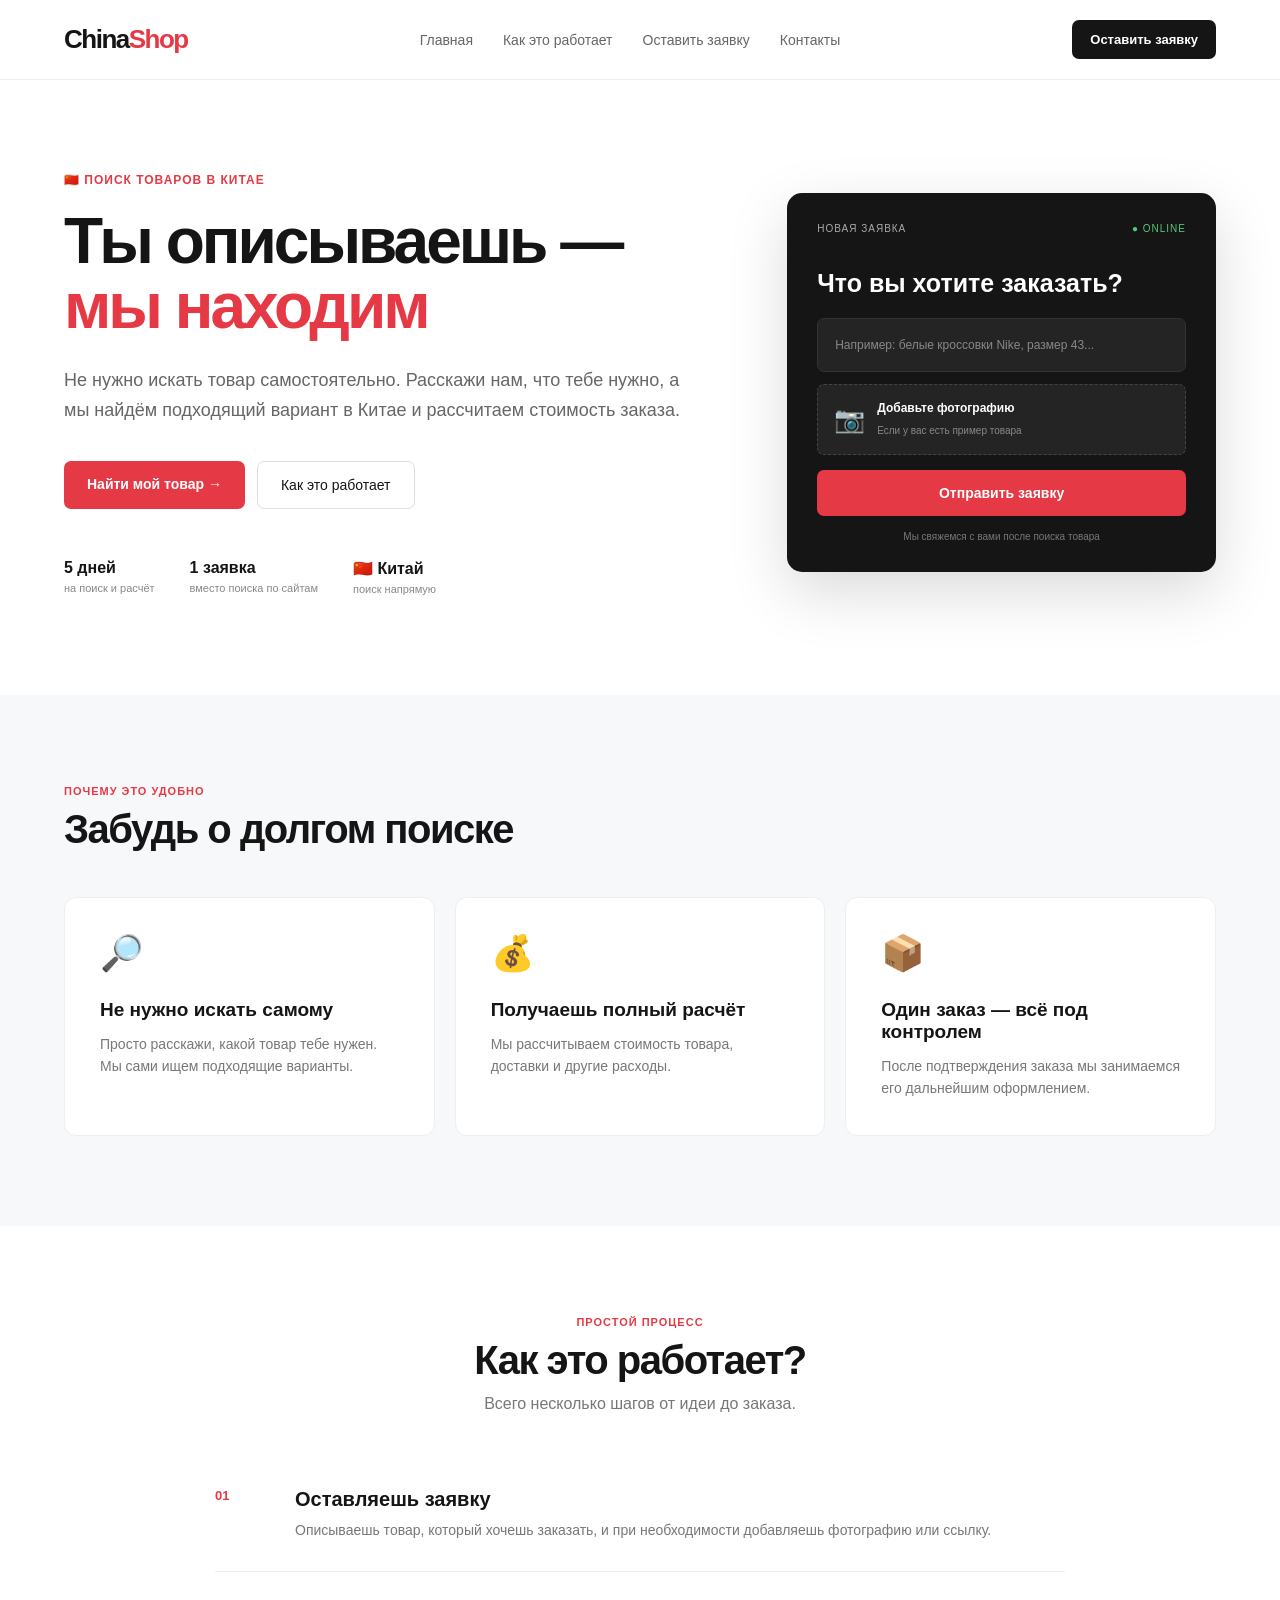
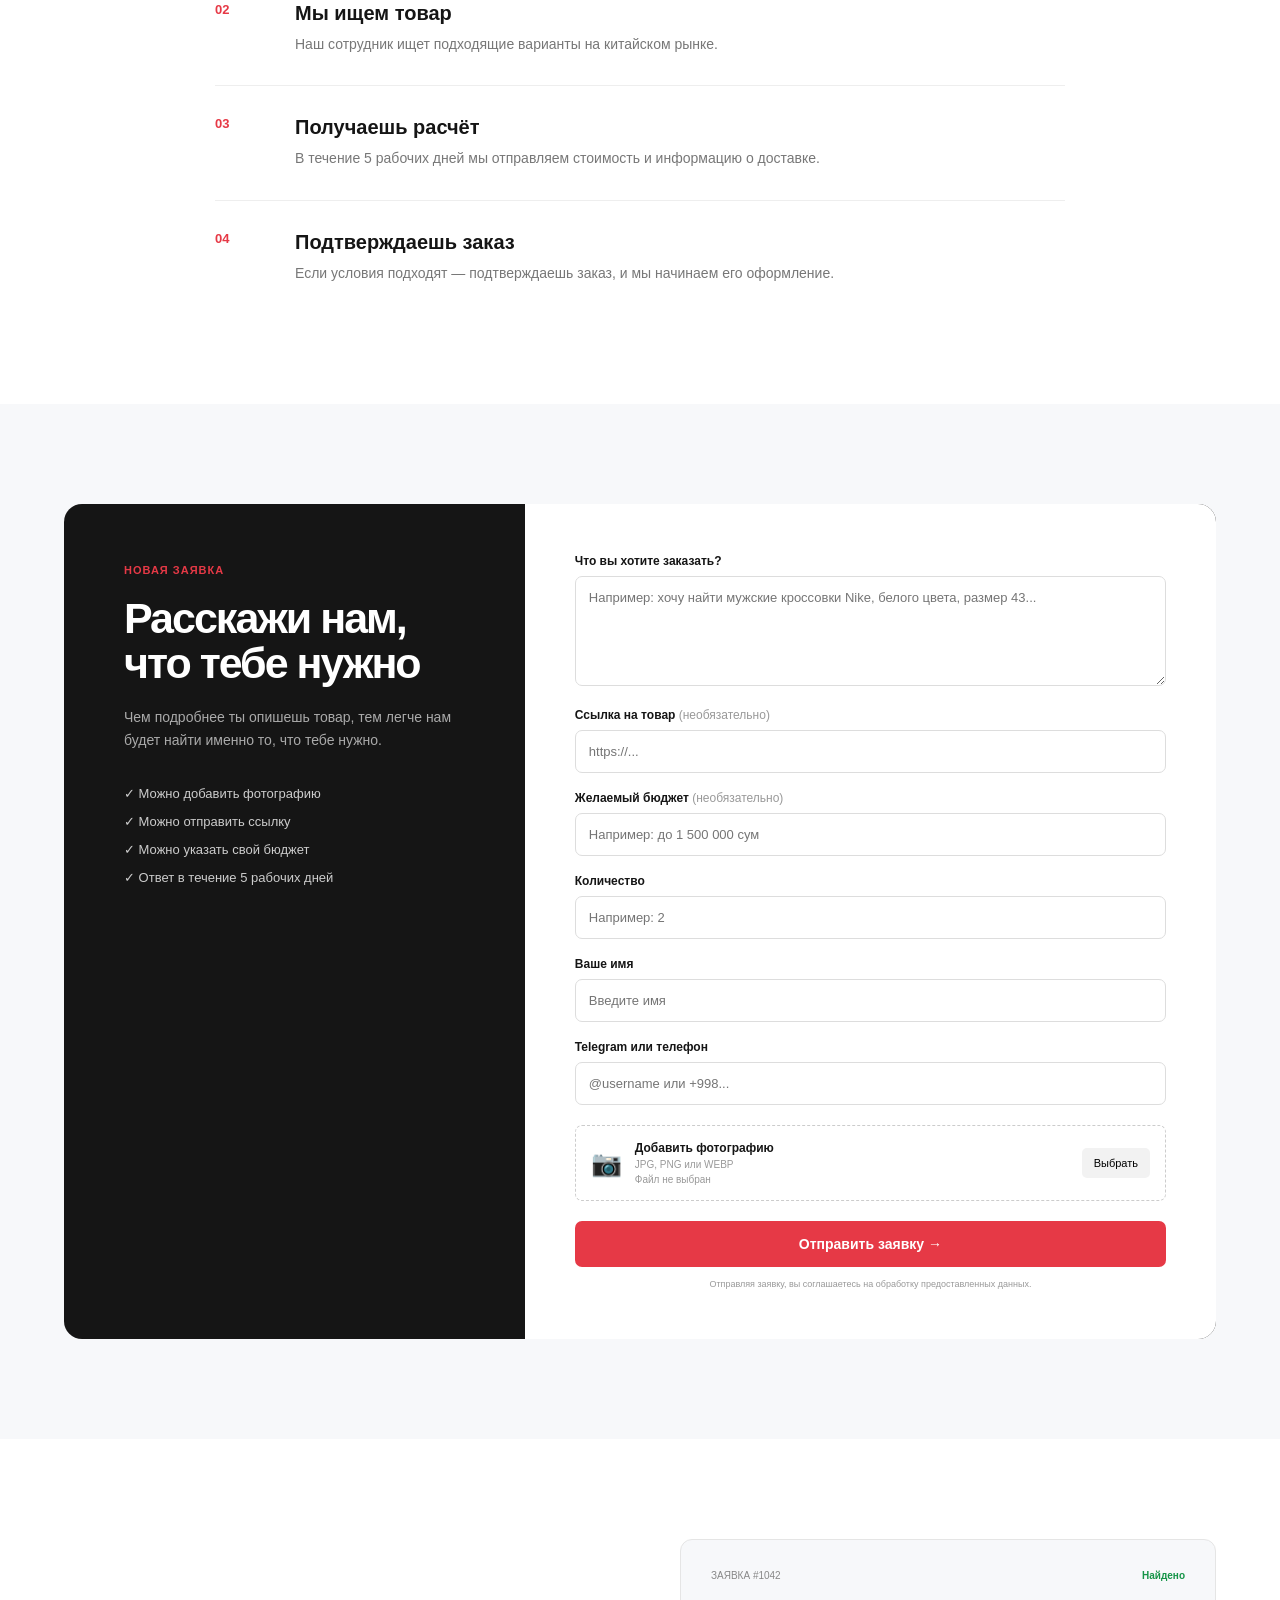
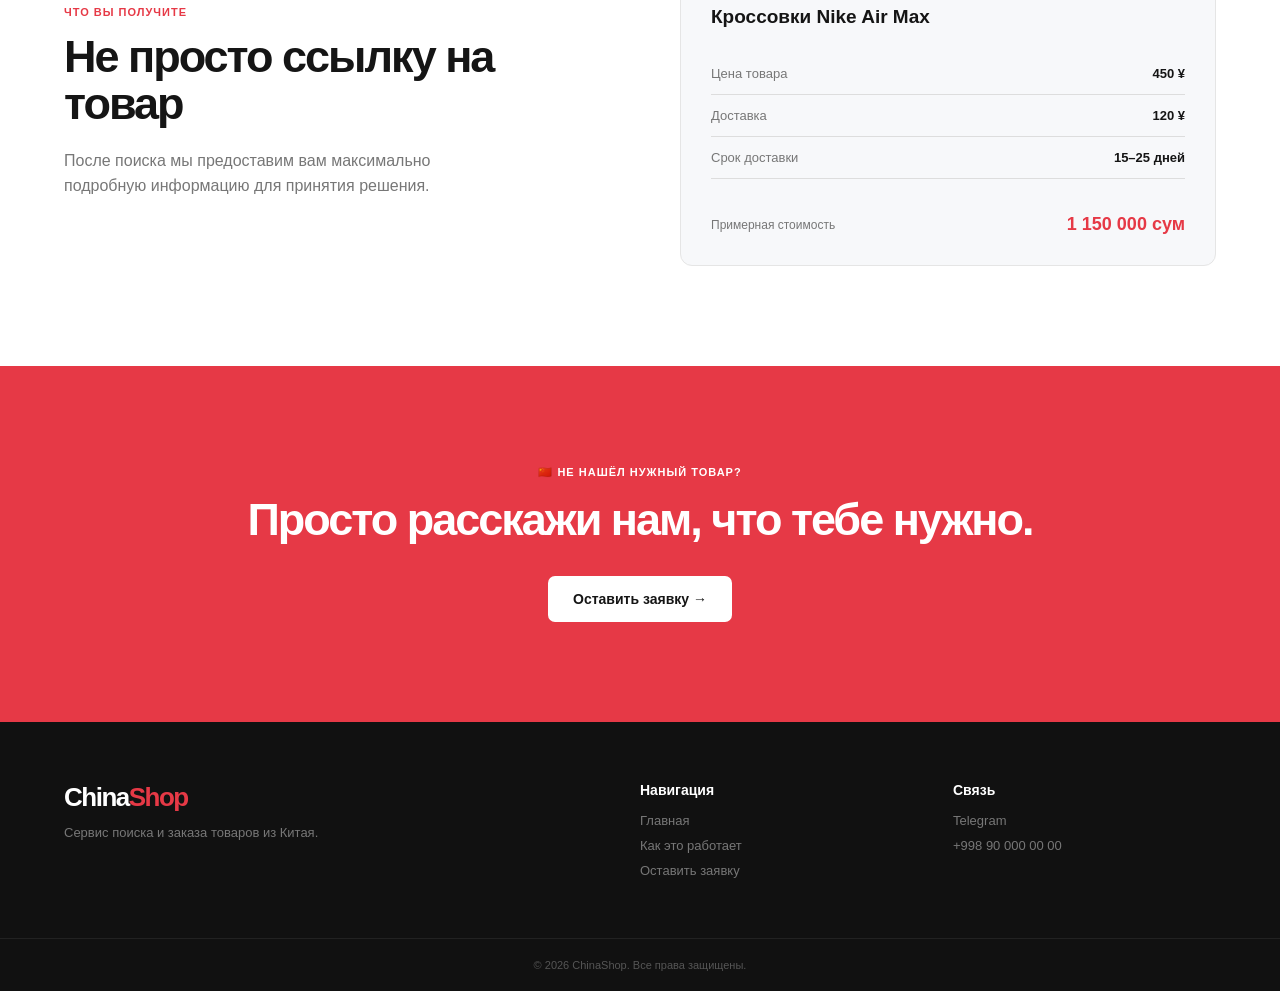
==== commit 354938fd: "Fix file selection button" ====
--- a/index.html
+++ b/index.html
@@ -451,29 +451,25 @@
                         >
 
 
-                        <div class="upload-box">
-
-                            <div class="upload-icon">
-                                📷
-                            </div>
-
-                            <div>
-
-                                <strong>
-                                    Добавить фотографию
-                                </strong>
-
-                                <p>
-                                    JPG, PNG или WEBP
-                                </p>
-
-                            </div>
-
-                            <button type="button">
-                                Выбрать
+                        
+                    <div class="upload-box">
+                        <div class="upload-icon">📷</div>
+
+                        <div>
+                        <strong>Добавить фотографию</strong>
+                        <p>JPG, PNG или WEBP</p>
+                        <p id="file-name">Файл не выбран</p>
+                        </div>
+
+                        <input type="file"
+                             id="product-photo"
+                            accept="image/jpeg,image/png,image/webp"
+                             hidden>
+
+                            <button type="button" id="choose-photo">
+                                  Выбрать
                             </button>
-
-                        </div>
+                    </div>
 
 
                         <button
@@ -683,6 +679,35 @@
 
     </footer>
 
+
+
+    
+<script>
+    const chooseButton = document.getElementById("choose-photo");
+    const photoInput = document.getElementById("product-photo");
+    const fileName = document.getElementById("file-name");
+
+    chooseButton.addEventListener("click", function () {
+        photoInput.click();
+    });
+
+    photoInput.addEventListener("change", function () {
+        const file = photoInput.files[0];
+
+        if (file) {
+            if (file.size > 5 * 1024 * 1024) {
+                alert("Фото должно быть не больше 5 МБ");
+                photoInput.value = "";
+                fileName.textContent = "Файл не выбран";
+                return;
+            }
+
+            fileName.textContent = "Выбрано: " + file.name;
+        }
+    });
+</script>
+
 </body>
-
+</html>
+</body>
 </html>
